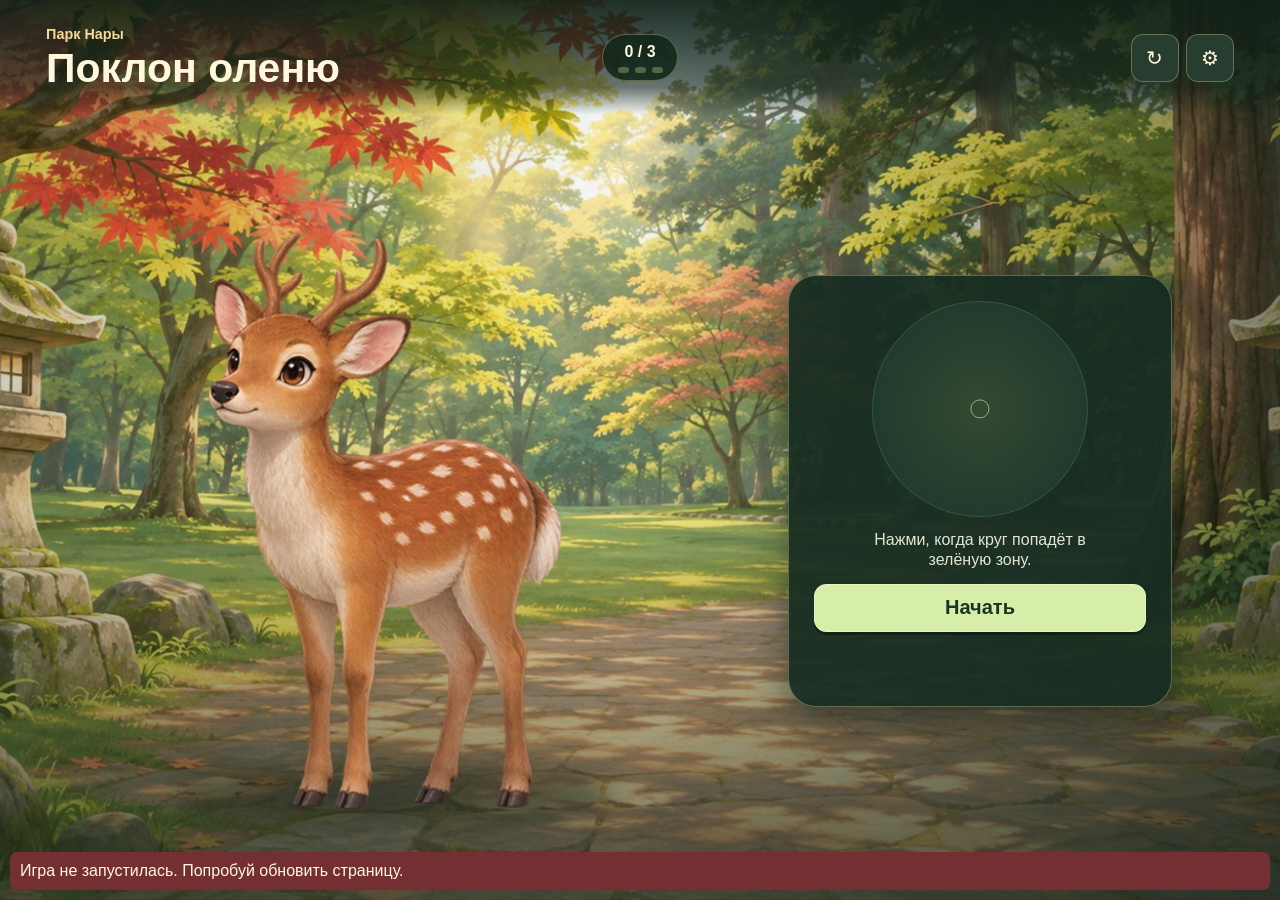
==== deer/index.html @ a660d56b "Add Nara deer timing mini-game" ====
<!doctype html>
<html lang="ru">
<head>
  <meta charset="utf-8">
  <meta name="viewport" content="width=device-width, initial-scale=1, viewport-fit=cover">
  <title>Вежливые олени Нары</title>
  <link rel="stylesheet" href="style.css">
</head>
<body>
  <main class="arena" aria-labelledby="title">
    <header class="hud">
      <div class="hud-title">
        <span class="location">Парк Нары</span>
        <h1 id="title">Поклон оленю</h1>
      </div>
      <div class="progress">
        <span id="score" aria-label="Успешные поклоны">0 / 3</span>
        <div class="steps" aria-hidden="true"><i></i><i></i><i></i></div>
      </div>
      <div class="tools">
        <button id="restart" type="button" title="Начать заново" aria-label="Начать заново">↻</button>
        <button id="settings" type="button" title="Настройки" aria-label="Настройки" aria-haspopup="dialog">⚙</button>
      </div>
    </header>
    <div class="playfield">
      <div class="clearing" aria-hidden="true">
        <div class="shadow"></div>
        <div class="deer" id="deer"></div>
        <div class="reward" id="reward"><span>♥</span><span class="cracker"></span><span>♥</span></div>
      </div>
      <section class="controls" aria-label="Поклон">
        <div class="dial" id="dial" aria-hidden="true"><div id="game"></div><span class="dial-center"></span></div>
        <p class="instruction">Нажми, когда круг попадёт в зелёную зону.</p>
        <button class="bow" id="bow" type="button">Начать</button>
        <p class="feedback" id="feedback" role="status" aria-atomic="true"></p>
      </section>
    </div>
    <dialog id="settings-dialog" aria-labelledby="settings-title">
      <div class="modal-head"><h2 id="settings-title">Настройки</h2><button id="close-settings" type="button" aria-label="Закрыть" autofocus>×</button></div>
      <div class="preferences">
        <label for="approach">Время сужения круга <output id="approach-value" for="approach"></output></label>
        <input id="approach" type="range" min="1000" max="2600" step="100" value="1800">
        <label for="window">Окно попадания <output id="window-value" for="window"></output></label>
        <input id="window" type="range" min="240" max="800" step="40" value="480">
      </div>
      <div class="modal-actions"><button id="defaults" type="button">Сбросить параметры</button><button id="done" class="bow" type="button">Готово</button></div>
      <p id="settings-note" role="status"></p>
    </dialog>
    <p id="error" class="error" role="alert" hidden>Игра не запустилась. Попробуй обновить страницу.</p>
    <noscript>Для игры включи JavaScript в браузере.</noscript>
  </main>
  <script>
    window.showGameError = () => { document.getElementById('error').hidden = false; };
    window.addEventListener('error', window.showGameError);
    window.addEventListener('unhandledrejection', window.showGameError);
  </script>
  <script src="../lib/phaser.min.js" onerror="showGameError()"></script>
  <script src="game.js" onerror="showGameError()"></script>
</body>
</html>
---- deer/style.css ----
:root {
  color-scheme: dark;
  font-family: "DM Sans", "Segoe UI", sans-serif;
  color: #fff8df;
  background: #13261c;
  --gold: #f4db9d;
  --mint: #d7eea8;
  --glass: #172c22ee;
  --rim: #d9ddab57;
}
* { box-sizing: border-box; }
html, body { margin: 0; overflow: hidden; overscroll-behavior: none; }
button, input { font: inherit; }
button {
  padding: .5rem .9rem;
  color: inherit;
  background: #263d30;
  border: 1px solid var(--rim);
  border-radius: 12px;
  cursor: pointer;
  touch-action: manipulation;
}
button:hover { background: #36513f; }
button:focus-visible, input:focus-visible { outline: 3px solid var(--gold); outline-offset: 3px; }
button:disabled { opacity: .65; cursor: default; }
button:disabled:hover { background: #263d30; }
.arena {
  isolation: isolate;
  position: relative;
  display: grid;
  grid-template-rows: auto minmax(0, 1fr);
  height: 100dvh;
  padding: env(safe-area-inset-top) env(safe-area-inset-right) env(safe-area-inset-bottom) env(safe-area-inset-left);
  background:
    linear-gradient(90deg, #192b1438, #17251906 49%, #101f1688),
    linear-gradient(0deg, #162619a3, #14241a00 44%),
    #314332 url("assets/park.jpg") center / cover no-repeat;
}
.hud { display: grid; grid-template-columns: 1fr auto 1fr; align-items: center; gap: 10px; padding: clamp(10px, 2.5vw, 25px) clamp(12px, 3.6vw, 54px); background: linear-gradient(#102016ec, #10201698 76%, #10201600); }
.hud-title { min-width: 0; }
.location { color: var(--gold); font-size: clamp(.7rem, 1.3vw, .9rem); font-weight: 650; }
h1, h2, p { margin: 0; }
h1 { font-size: clamp(1.08rem, 3.2vw, 2.7rem); line-height: 1.08; margin-top: .18rem; }
.progress { display: grid; justify-items: center; gap: 6px; padding: .45rem .9rem; border: 1px solid var(--rim); border-radius: 32px; background: #14291de8; font-weight: 750; font-variant-numeric: tabular-nums; white-space: nowrap; }
.steps { display: flex; gap: 6px; }
.steps i { width: 11px; height: 6px; border-radius: 6px; background: #586544; }
.steps i.filled { background: var(--gold); box-shadow: 0 0 8px #f4db9d50; }
.tools { display: flex; justify-content: flex-end; gap: 7px; }
.tools button, .modal-head button { width: clamp(36px, 5vw, 48px); aspect-ratio: 1; padding: 0; font-size: 1.28rem; }
.playfield { display: grid; grid-template-columns: minmax(0, 1.4fr) minmax(0, 1fr); align-items: center; gap: clamp(6px, 2.4vw, 38px); width: min(100%, 1240px); height: 100%; margin: 0 auto; padding: 4px clamp(10px, 3.7vw, 50px) clamp(12px, 4dvh, 40px); }
.clearing { position: relative; height: 100%; min-height: 0; container-type: size; }
.shadow { position: absolute; left: 50%; bottom: 4.5%; width: min(68cqw, 68cqh); height: 9%; transform: translateX(-50%); background: #17241875; border-radius: 50%; filter: blur(11px); }
.deer {
  position: absolute;
  left: 50%;
  bottom: 3%;
  transform: translateX(-50%);
  width: min(96cqw, 94cqh);
  aspect-ratio: 1;
  background: url("assets/deer.png") 0% 50% / 300% 100% no-repeat;
}
.deer[data-pose="bow"] { background-position-x: 50%; }
.deer[data-pose="happy"] { background-position-x: 100%; }
.reward { position: absolute; display: flex; align-items: center; gap: 10px; top: 3%; left: 50%; transform: translate(-50%, 12px); opacity: 0; color: #ffd395; font-size: clamp(1.2rem, 3.4vw, 2.4rem); pointer-events: none; transition: opacity .14s ease, transform .28s ease; }
.reward.show { transform: translate(-50%, 0); opacity: 1; }
.cracker { display: block; width: .85em; aspect-ratio: 1; border-radius: 50%; background: radial-gradient(circle at 32% 35%, #966132 7%, transparent 8%), radial-gradient(circle at 67% 66%, #966132 7%, transparent 8%), #e1ac67; border: 2px solid #f8cc8e; transform: rotate(-15deg); }
.controls {
  justify-self: center;
  width: min(100%, 24rem);
  min-width: 0;
  container-type: inline-size;
  display: grid;
  justify-items: center;
  gap: clamp(5px, 1.4dvh, 14px);
  padding: clamp(10px, 2.1vw, 25px);
  background: var(--glass);
  border: 1px solid var(--rim);
  border-radius: clamp(14px, 3vw, 28px);
  box-shadow: 0 12px 36px #09150e80;
}
.dial { isolation: isolate; position: relative; width: min(100cqw, 34dvh, 216px); aspect-ratio: 1; border-radius: 50%; background: radial-gradient(circle, #334a31, #203a2d 72%); border: 1px solid #8bb68135; }
#game { position: absolute; inset: 0; overflow: hidden; pointer-events: none; }
#game canvas { display: block; }
.dial-center { position: absolute; left: 50%; top: 50%; width: 9%; aspect-ratio: 1; transform: translate(-50%, -50%); border: 1px solid #e0e9b79c; border-radius: 50%; pointer-events: none; }
.instruction { width: min(100%, 25ch); text-align: center; color: #e1e8d2; font-size: clamp(.78rem, 1.5vw, 1rem); line-height: 1.3; }
.bow { width: 100%; min-height: 48px; background: var(--mint); border-color: #e5f5bc; color: #1a3423; font-size: clamp(.95rem, 2.6vw, 1.25rem); font-weight: 750; box-shadow: 0 3px 0 #0a1b11a3; }
.bow:hover { background: #e5f7bb; }
.feedback { height: 2.3em; width: 100%; display: grid; place-items: center; text-align: center; line-height: 1.15; color: var(--gold); font-size: clamp(.78rem, 1.5vw, 1rem); font-weight: 650; }
.feedback[data-result="hit"] { color: var(--mint); }
dialog { width: min(480px, calc(100% - 24px)); max-height: calc(100dvh - 24px); overflow: auto; padding: 18px; color: inherit; background: #1c3428; border: 1px solid var(--rim); border-radius: 18px; }
dialog::backdrop { background: #0b1713c9; }
.modal-head, .preferences label { display: flex; justify-content: space-between; align-items: center; gap: 12px; }
.preferences { display: grid; gap: 8px; padding: 14px 0; }
.preferences input { width: 100%; margin: 0; accent-color: var(--mint); }
.preferences output { white-space: nowrap; font-variant-numeric: tabular-nums; }
.modal-actions { display: flex; flex-wrap: wrap; gap: 8px; }
.modal-actions button { width: auto; min-height: 40px; }
#settings-note { margin-top: 12px; color: #dae4d0; font-size: .84rem; }
.error { position: absolute; z-index: 3; inset: auto 10px 10px; padding: 10px; border-radius: 7px; background: #742f33; }
@media (max-aspect-ratio: 6/7) {
  .playfield { grid-template: minmax(0, 1fr) auto / minmax(0, 1fr); gap: 4px; }
  .clearing { width: min(100%, 400px); justify-self: center; }
  .dial { width: min(100cqw, 23dvh, 174px); }
  .hud { gap: 6px; }
  .progress { padding-inline: .6rem; }
  .tools { gap: 4px; }
}
@media (max-height: 430px) {
  .hud { padding-block: 5px; }
  .playfield { padding-block: 1px 6px; }
  .controls { padding-block: 6px; gap: 4px; }
  .bow { min-height: 38px; }
  .dial { width: min(100cqw, 32dvh, 160px); }
  .feedback { height: 1.4em; }
}
@media (max-height: 360px) and (max-aspect-ratio: 6/7) {
  .dial { width: min(100cqw, 24dvh); }
}
@media (prefers-reduced-motion: reduce) { .reward { transition: none; } }
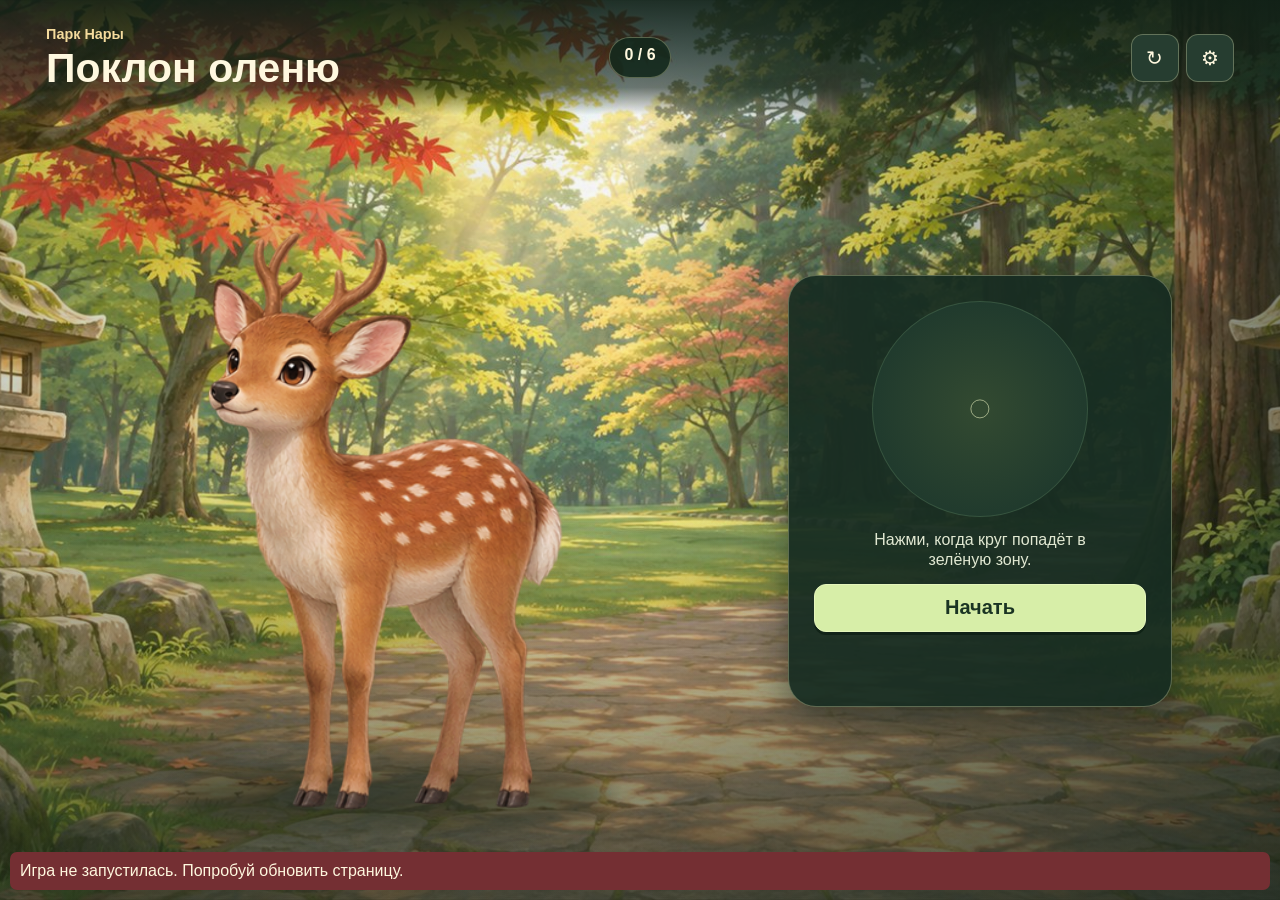
==== commit 89fa3d31: "Add a faster final stage to deer bows" ====
--- a/deer/index.html
+++ b/deer/index.html
@@ -14,8 +14,8 @@
         <h1 id="title">Поклон оленю</h1>
       </div>
       <div class="progress">
-        <span id="score" aria-label="Успешные поклоны">0 / 3</span>
-        <div class="steps" aria-hidden="true"><i></i><i></i><i></i></div>
+        <span id="score" aria-label="Успешные поклоны">0 / 6</span>
+        <div id="steps" class="steps" aria-hidden="true"></div>
       </div>
       <div class="tools">
         <button id="restart" type="button" title="Начать заново" aria-label="Начать заново">↻</button>
--- a/deer/style.css
+++ b/deer/style.css
@@ -42,8 +42,9 @@
 h1, h2, p { margin: 0; }
 h1 { font-size: clamp(1.08rem, 3.2vw, 2.7rem); line-height: 1.08; margin-top: .18rem; }
 .progress { display: grid; justify-items: center; gap: 6px; padding: .45rem .9rem; border: 1px solid var(--rim); border-radius: 32px; background: #14291de8; font-weight: 750; font-variant-numeric: tabular-nums; white-space: nowrap; }
-.steps { display: flex; gap: 6px; }
-.steps i { width: 11px; height: 6px; border-radius: 6px; background: #586544; }
+.steps { display: flex; gap: 4px; }
+.steps i { width: clamp(7px, 1.6vw, 10px); height: 6px; border-radius: 6px; background: #586544; }
+.steps i.final-start { margin-inline-start: 4px; }
 .steps i.filled { background: var(--gold); box-shadow: 0 0 8px #f4db9d50; }
 .tools { display: flex; justify-content: flex-end; gap: 7px; }
 .tools button, .modal-head button { width: clamp(36px, 5vw, 48px); aspect-ratio: 1; padding: 0; font-size: 1.28rem; }
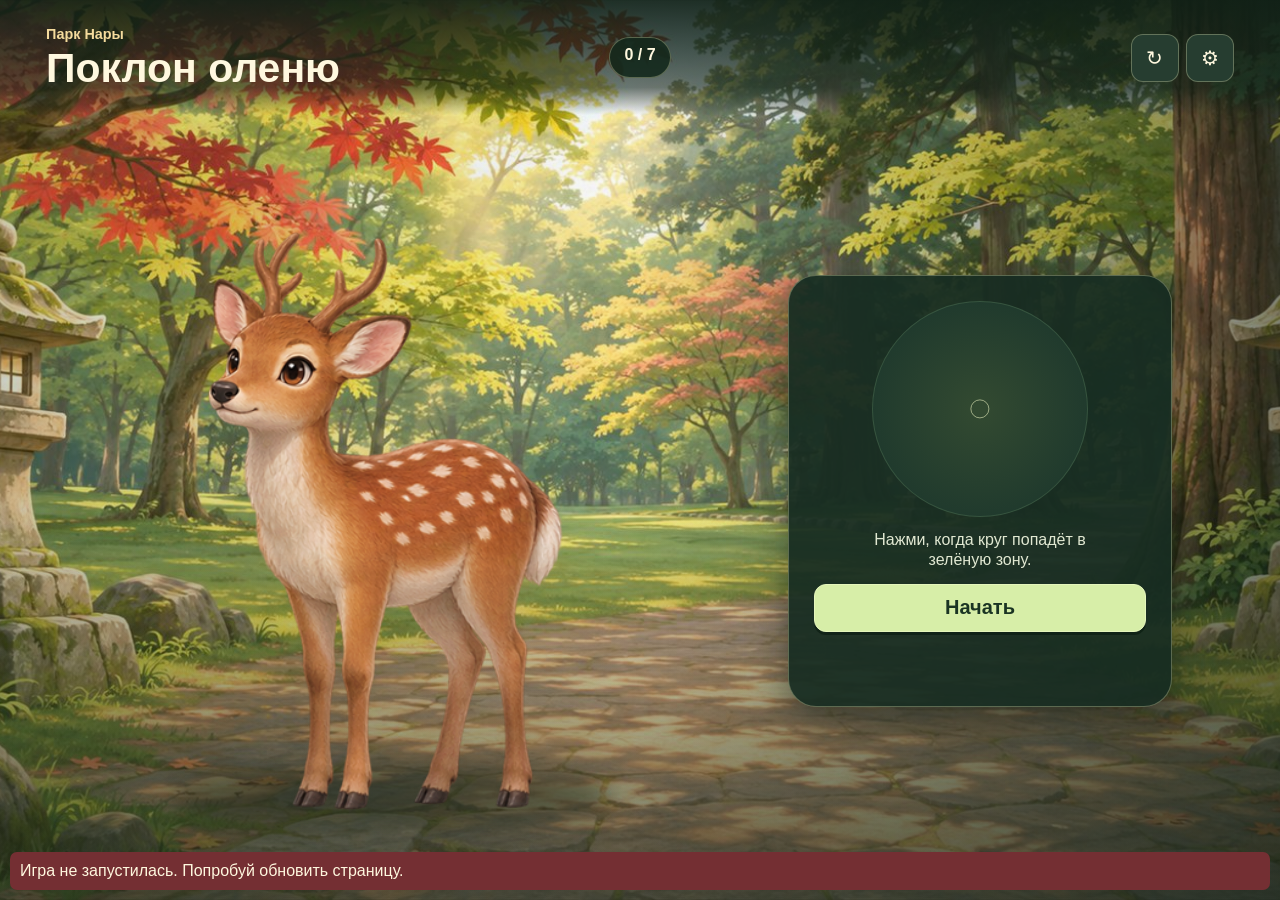
==== commit 872532a5: "Add a seventh deer bow with a longer wait" ====
--- a/deer/index.html
+++ b/deer/index.html
@@ -14,7 +14,7 @@
         <h1 id="title">Поклон оленю</h1>
       </div>
       <div class="progress">
-        <span id="score" aria-label="Успешные поклоны">0 / 6</span>
+        <span id="score" aria-label="Успешные поклоны">0 / 7</span>
         <div id="steps" class="steps" aria-hidden="true"></div>
       </div>
       <div class="tools">
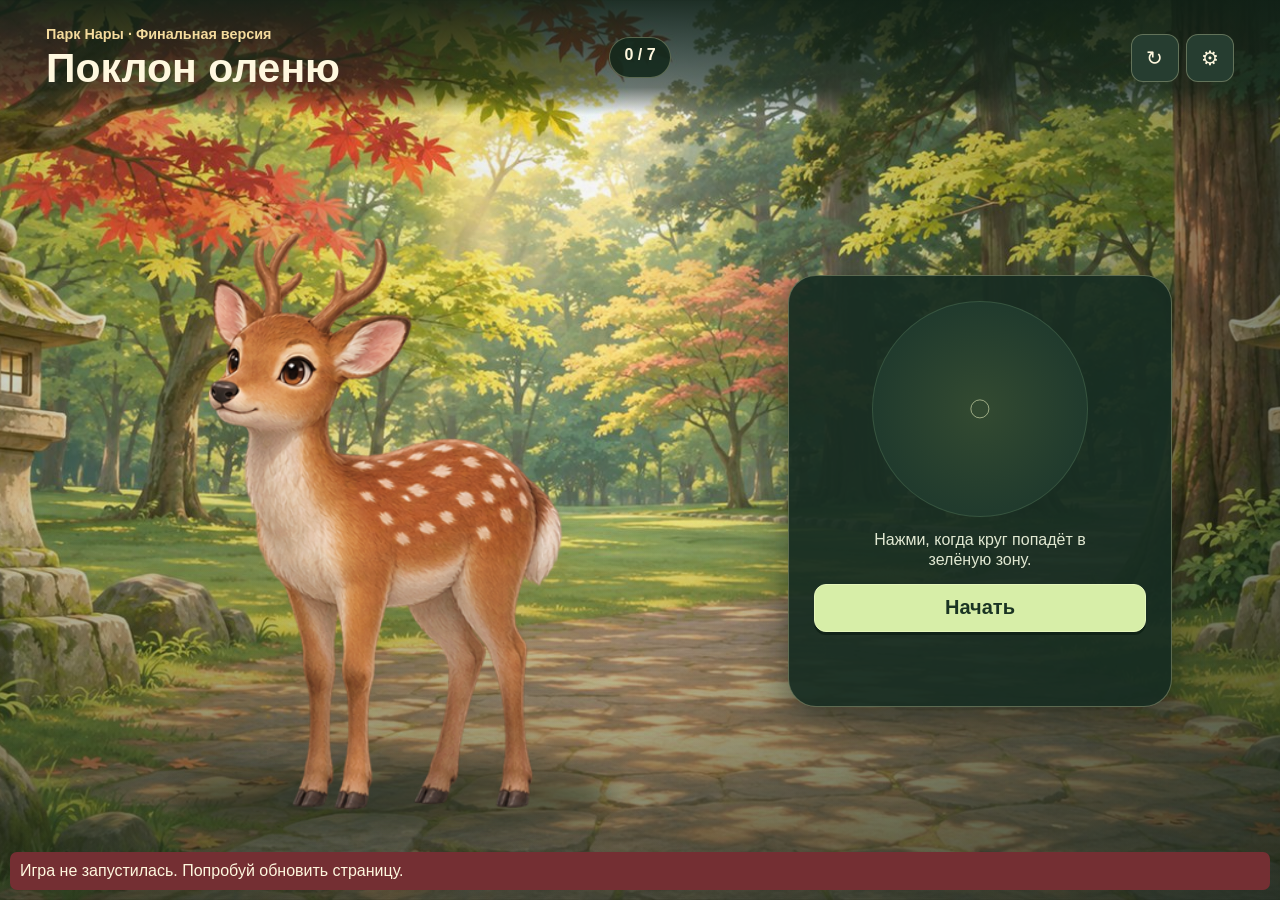
==== commit 4a5aba1c: "Name the final deer mini-game" ====
--- a/deer/index.html
+++ b/deer/index.html
@@ -3,14 +3,14 @@
 <head>
   <meta charset="utf-8">
   <meta name="viewport" content="width=device-width, initial-scale=1, viewport-fit=cover">
-  <title>Вежливые олени Нары</title>
+  <title>Поклон оленю — финальная версия</title>
   <link rel="stylesheet" href="style.css">
 </head>
 <body>
   <main class="arena" aria-labelledby="title">
     <header class="hud">
       <div class="hud-title">
-        <span class="location">Парк Нары</span>
+        <span class="location">Парк Нары · Финальная версия</span>
         <h1 id="title">Поклон оленю</h1>
       </div>
       <div class="progress">
@@ -55,6 +55,6 @@
     window.addEventListener('unhandledrejection', window.showGameError);
   </script>
   <script src="../lib/phaser.min.js" onerror="showGameError()"></script>
-  <script src="game.js" onerror="showGameError()"></script>
+  <script src="game.js?v=7-bows" onerror="showGameError()"></script>
 </body>
 </html>
